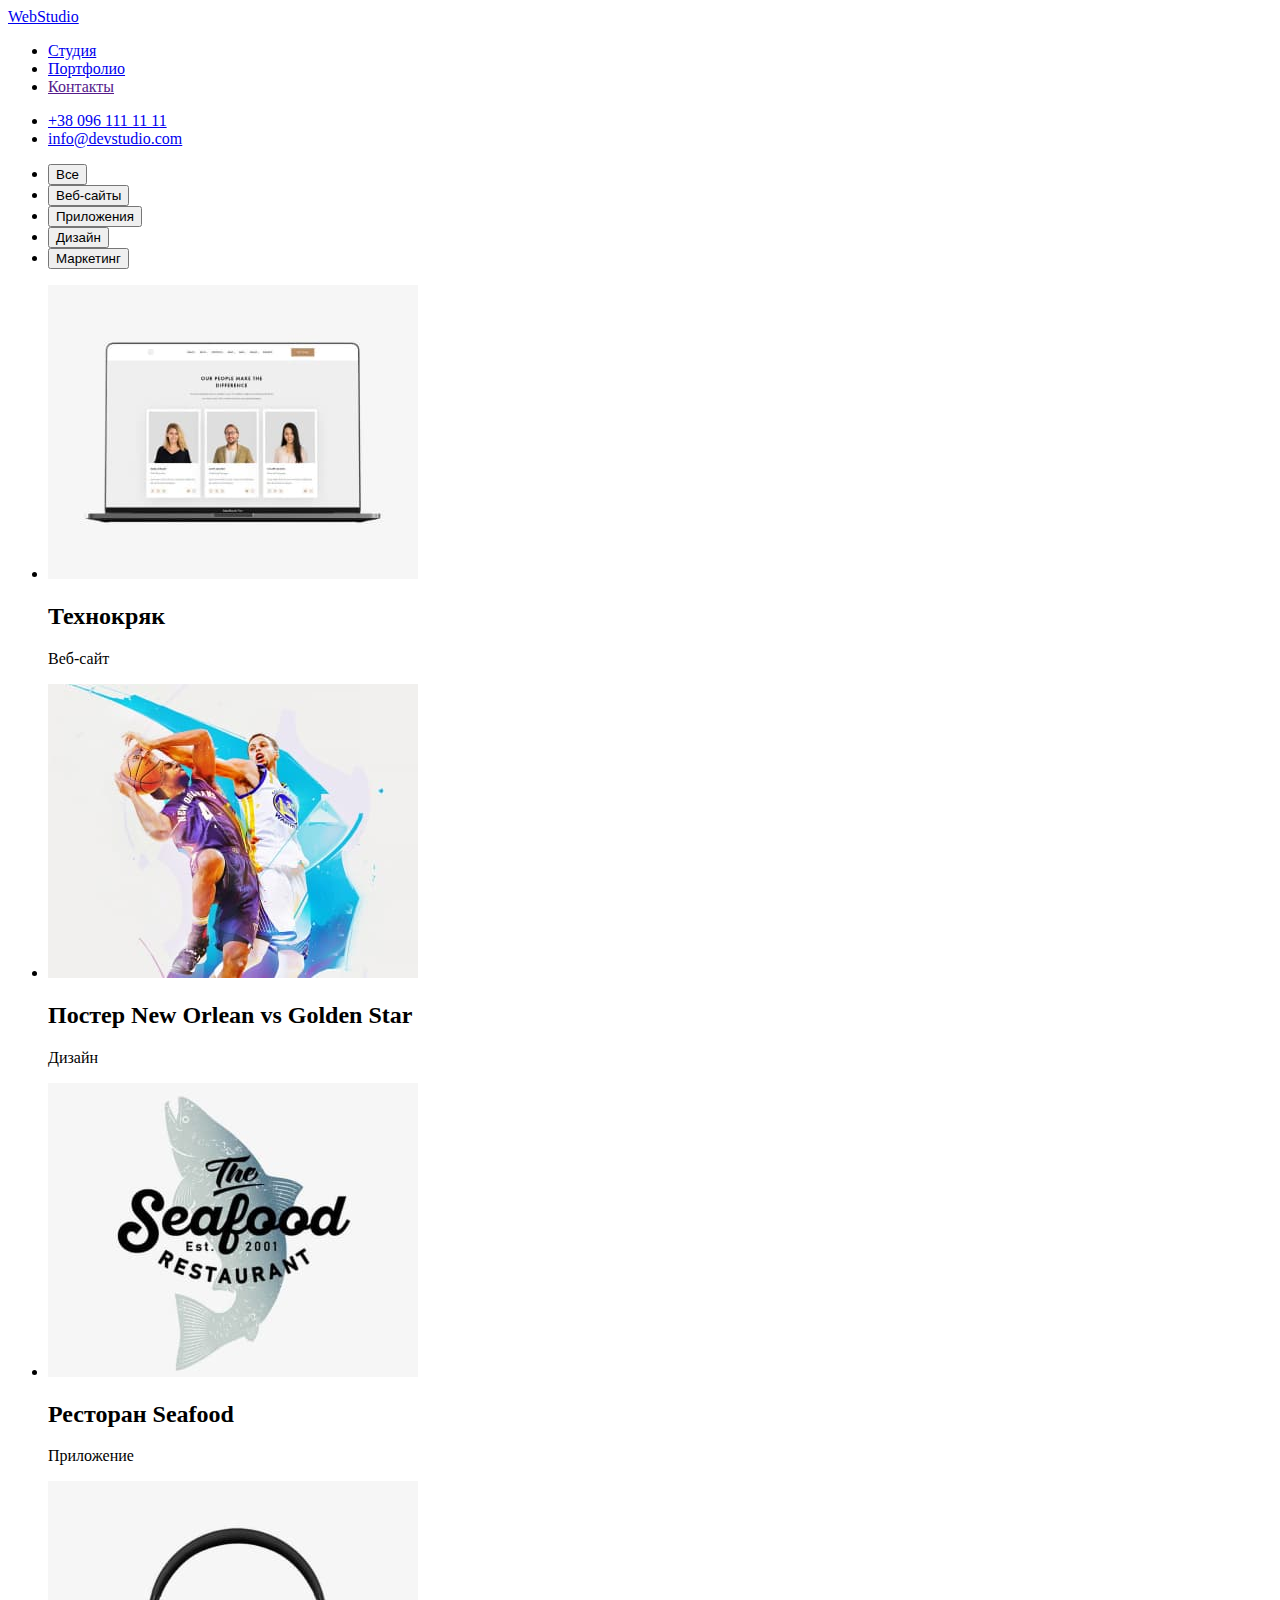
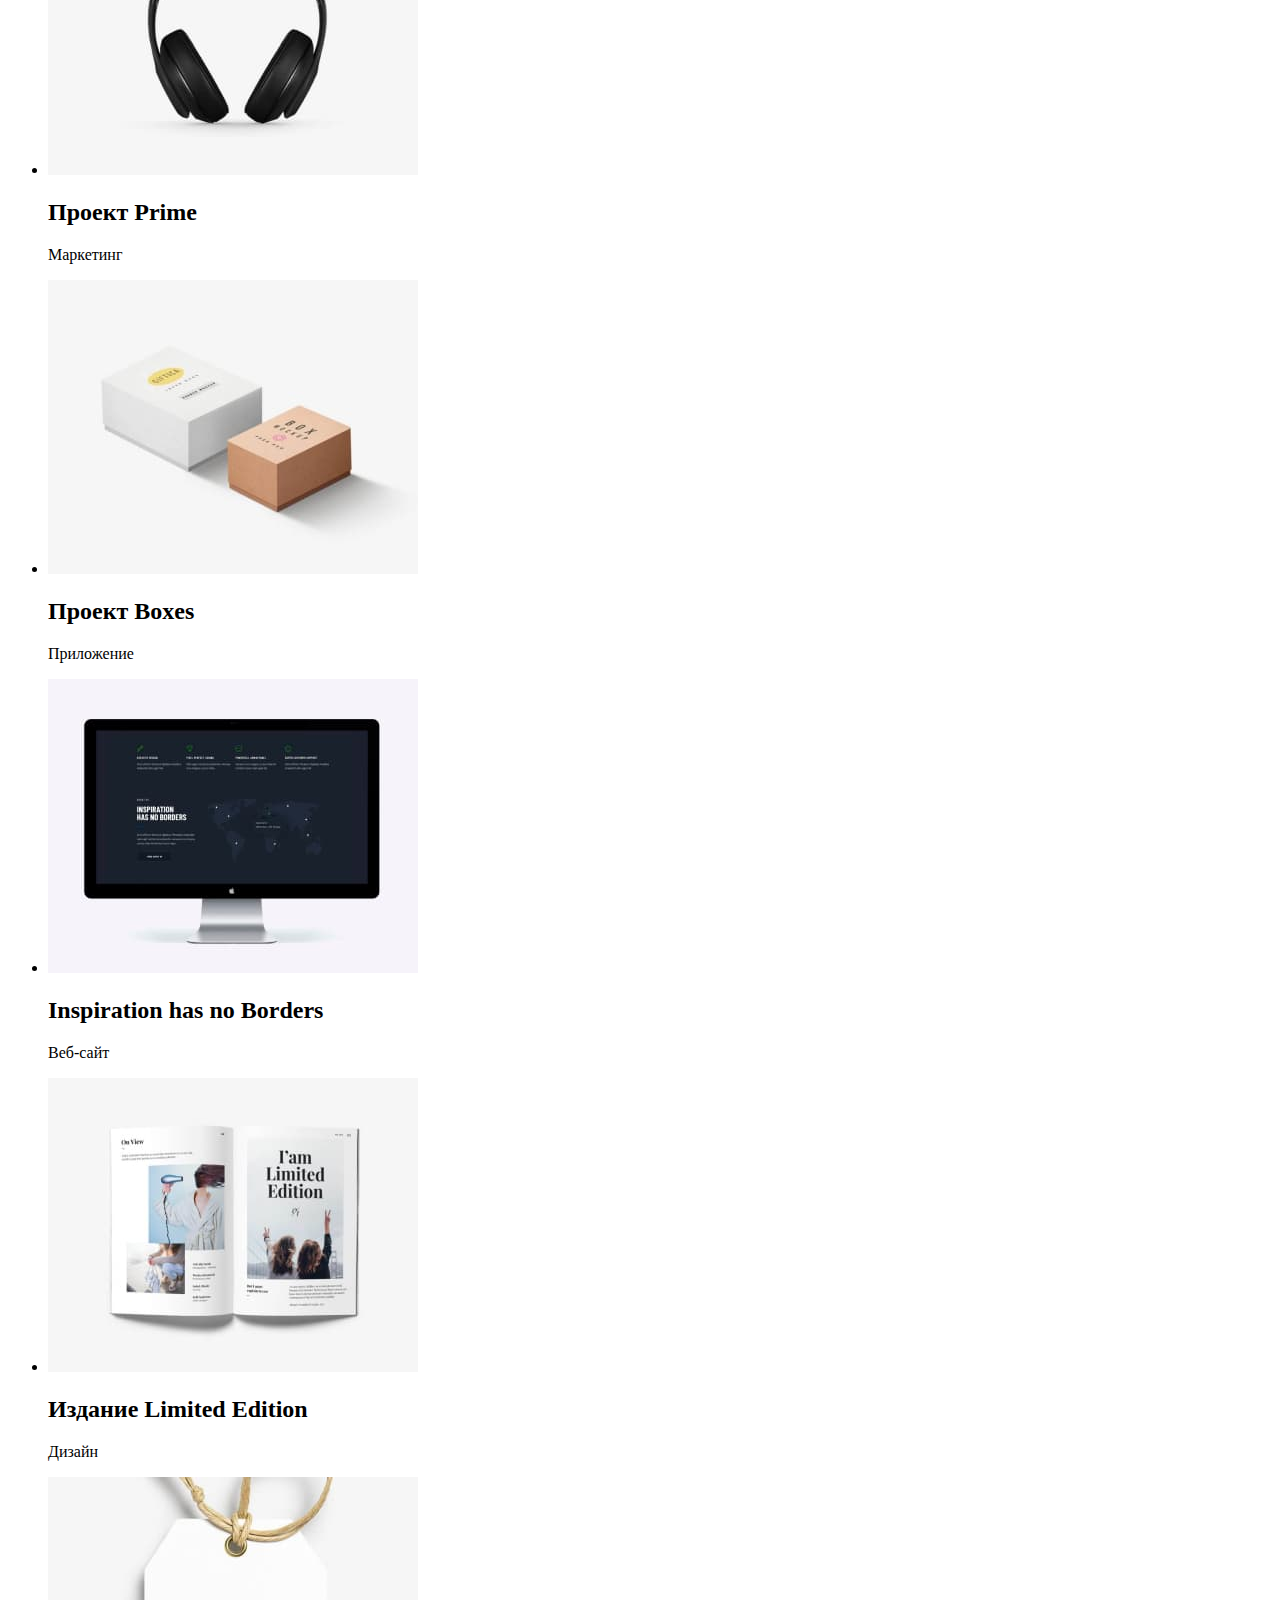
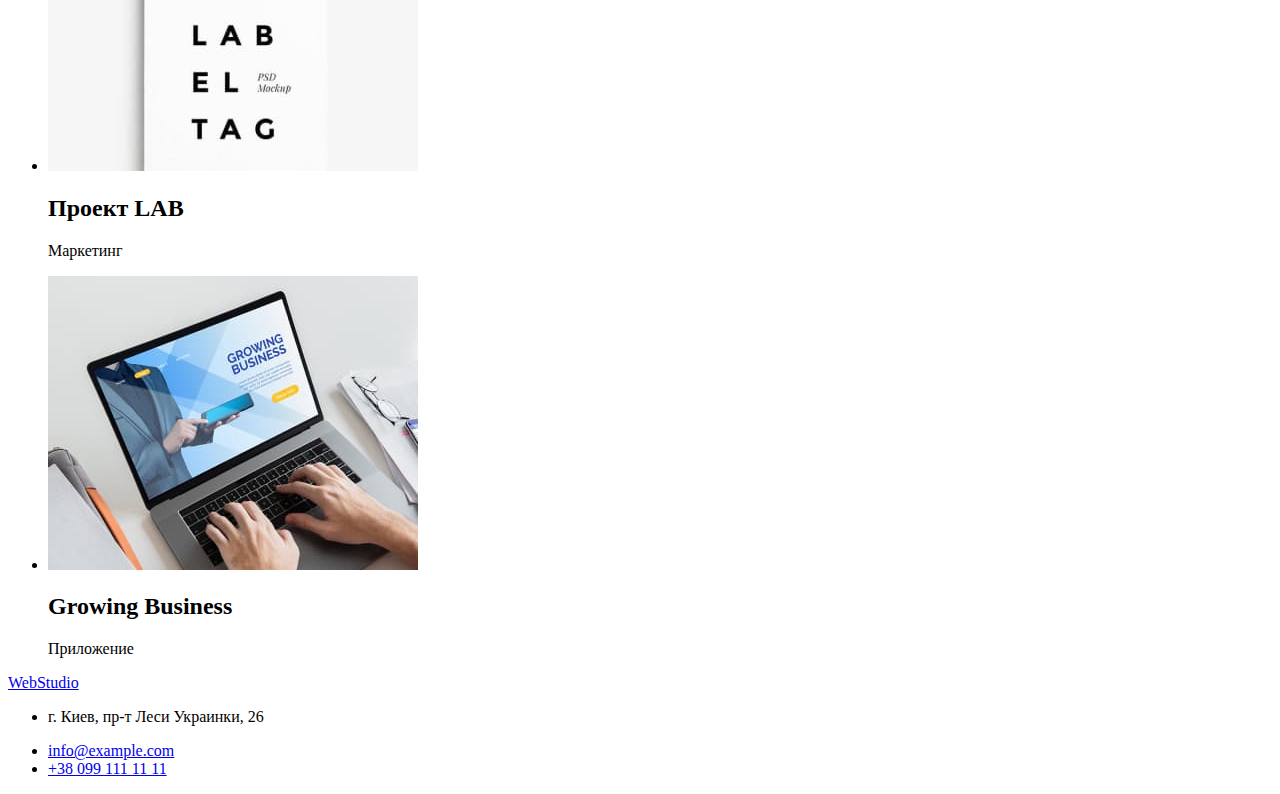
==== portfolio.html @ 21ac52fd "Выполнена разметка страниц" ====
<!DOCTYPE html>
<html lang="ru">
  <head>
    <meta charset="UTF-8" />
    <meta http-equiv="X-UA-Compatible" content="IE=edge" />
    <meta name="viewport" content="width=device-width, initial-scale=1.0" />
    <title>Document</title>
  </head>
  <body>
    <!--Шапка-->
    <header>
      <nav>
        <a href="./">WebStudio</a>
        <ul>
          <li><a href="./index.html">Студия</a></li>
          <li><a href="./portfolio.html">Портфолио</a></li>
          <li><a href="">Контакты</a></li>
        </ul>
      </nav>
      <ul>
        <li><a href="tel:+380961111111">+38 096 111 11 11</a></li>
        <li><a href="mailto:info@devstudio.com">info@devstudio.com</a></li>
      </ul>
    </header>
    <main>
      <section>
        <ul>
          <li><button type="button">Все</button></li>
          <li><button type="button">Веб-сайты</button></li>
          <li><button type="button">Приложения</button></li>
          <li><button type="button">Дизайн</button></li>
          <li><button type="button">Маркетинг</button></li>
        </ul>
        <ul>
          <li>
            <img src="./images/img (1).jpg" alt="Экран ноутбука" width="370" />
            <h2>Технокряк</h2>
            <p>Веб-сайт</p>
          </li>
          <li>
            <img src="./images/img2 (1).jpg" alt="Постер New Orlean vs Golden Star" width="370" />
            <h2>Постер New Orlean vs Golden Star</h2>
            <p>Дизайн</p>
          </li>
          <li>
            <img src="./images/img3 (1).jpg" alt="Логотип ресторана Seafood" width="370" />
            <h2>Ресторан Seafood</h2>
            <p>Приложение</p>
          </li>
          <li>
            <img src="./images/img4 (1).jpg" alt="Накладные наушники" width="370" />
            <h2>Проект Prime</h2>
            <p>Маркетинг</p>
          </li>
          <li>
            <img src="./images/img5 (1).jpg" alt="Две коробки" width="370" />
            <h2>Проект Boxes</h2>
            <p>Приложение</p>
          </li>
          <li>
            <img src="./images/img6 (1).jpg" alt="Монитор" width="370" />
            <h2>Inspiration has no Borders</h2>
            <p>Веб-сайт</p>
          </li>
          <li>
            <img src="./images/img7 (1).jpg" alt="Книга" width="370" />
            <h2>Издание Limited Edition</h2>
            <p>Дизайн</p>
          </li>
          <li>
            <img src="./images/img8 (1).jpg" alt="Логотип проекта LAB" width="370" />
            <h2>Проект LAB</h2>
            <p>Маркетинг</p>
          </li>
          <li>
            <img src="./images/img9 (1).jpg" alt="Ноутбук" width="370" />
            <h2>Growing Business</h2>
            <p>Приложение</p>
          </li>
        </ul>
      </section>
    </main>
    <footer>
      <a href="./">WebStudio</a>
      <adress>
        <ul>
          <li>
            <p>г. Киев, пр-т Леси Украинки, 26</p>
          </li>
          <li>
            <a href="mailto:info@example.com">info@example.com</a>
          </li>
          <li>
            <a href="tel:+380991111111">+38 099 111 11 11</a>
          </li>
        </ul>
      </adress>
    </footer>
  </body>
</html>
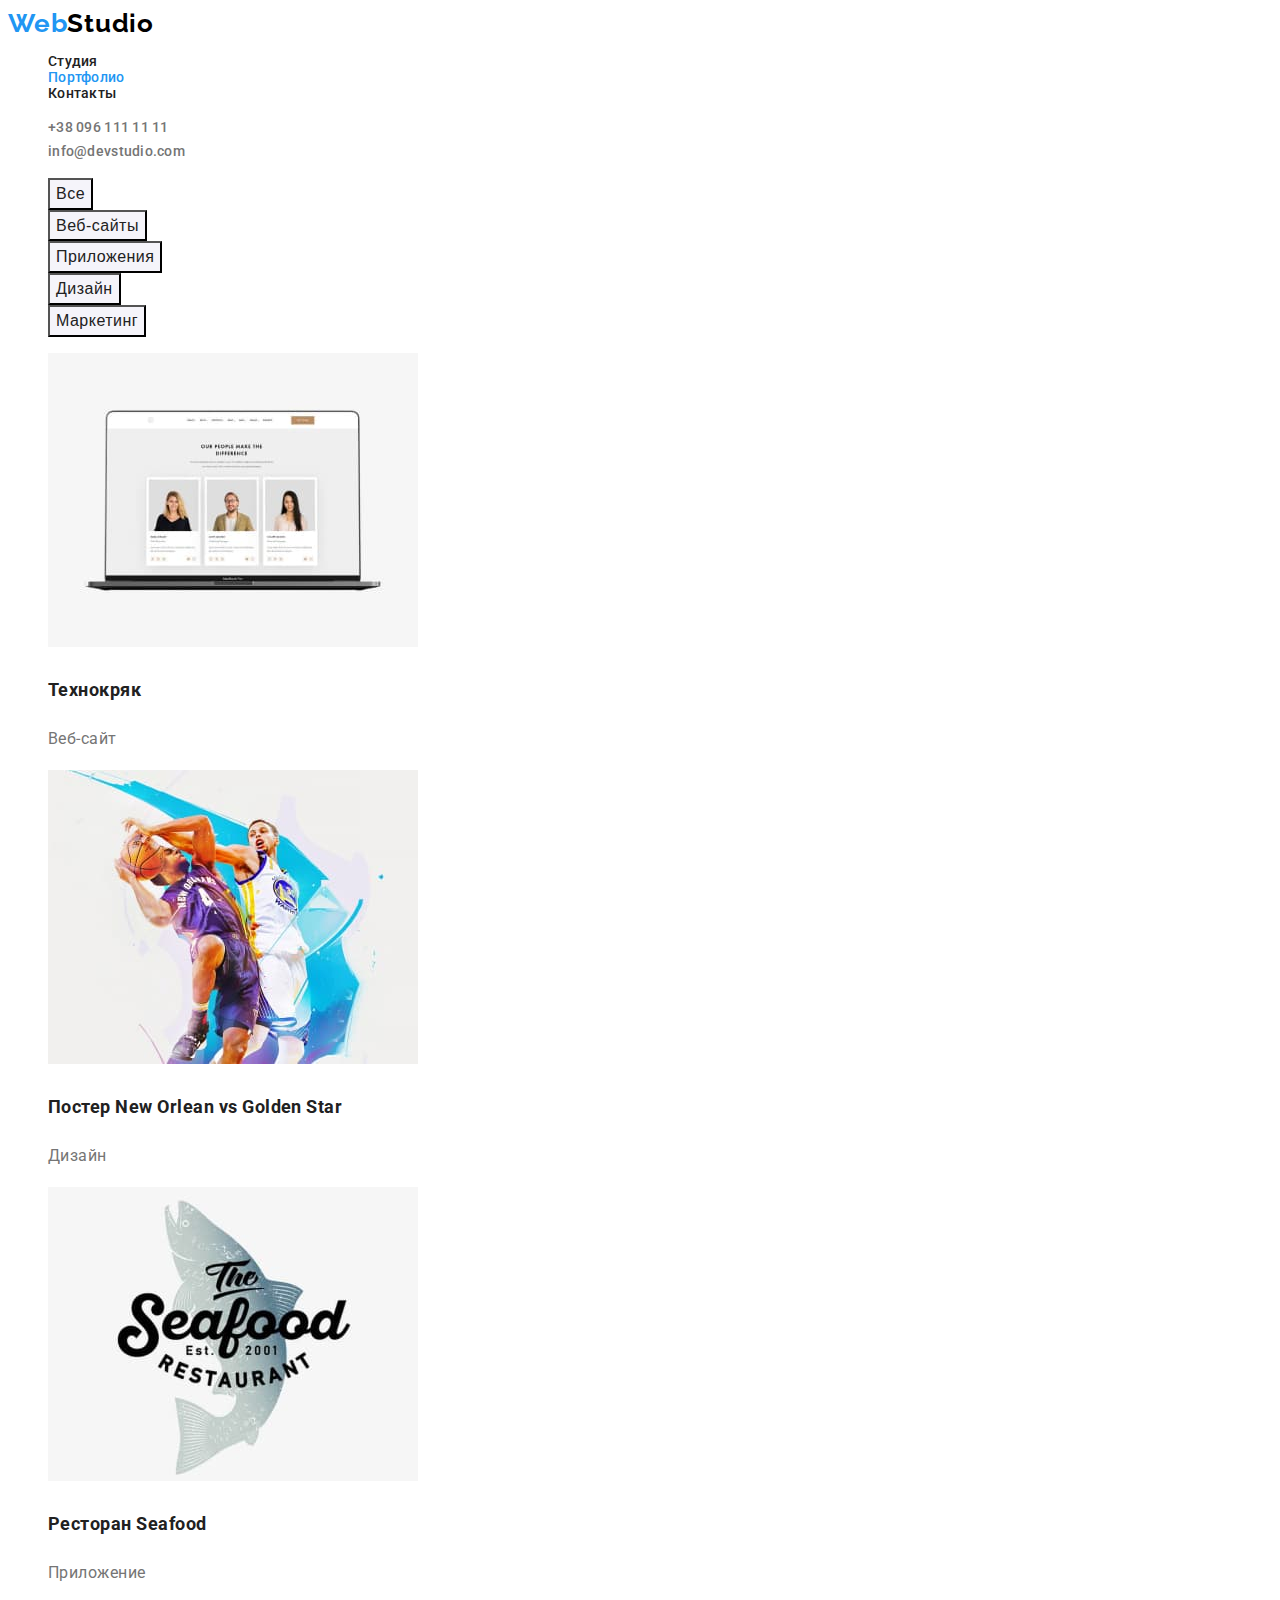
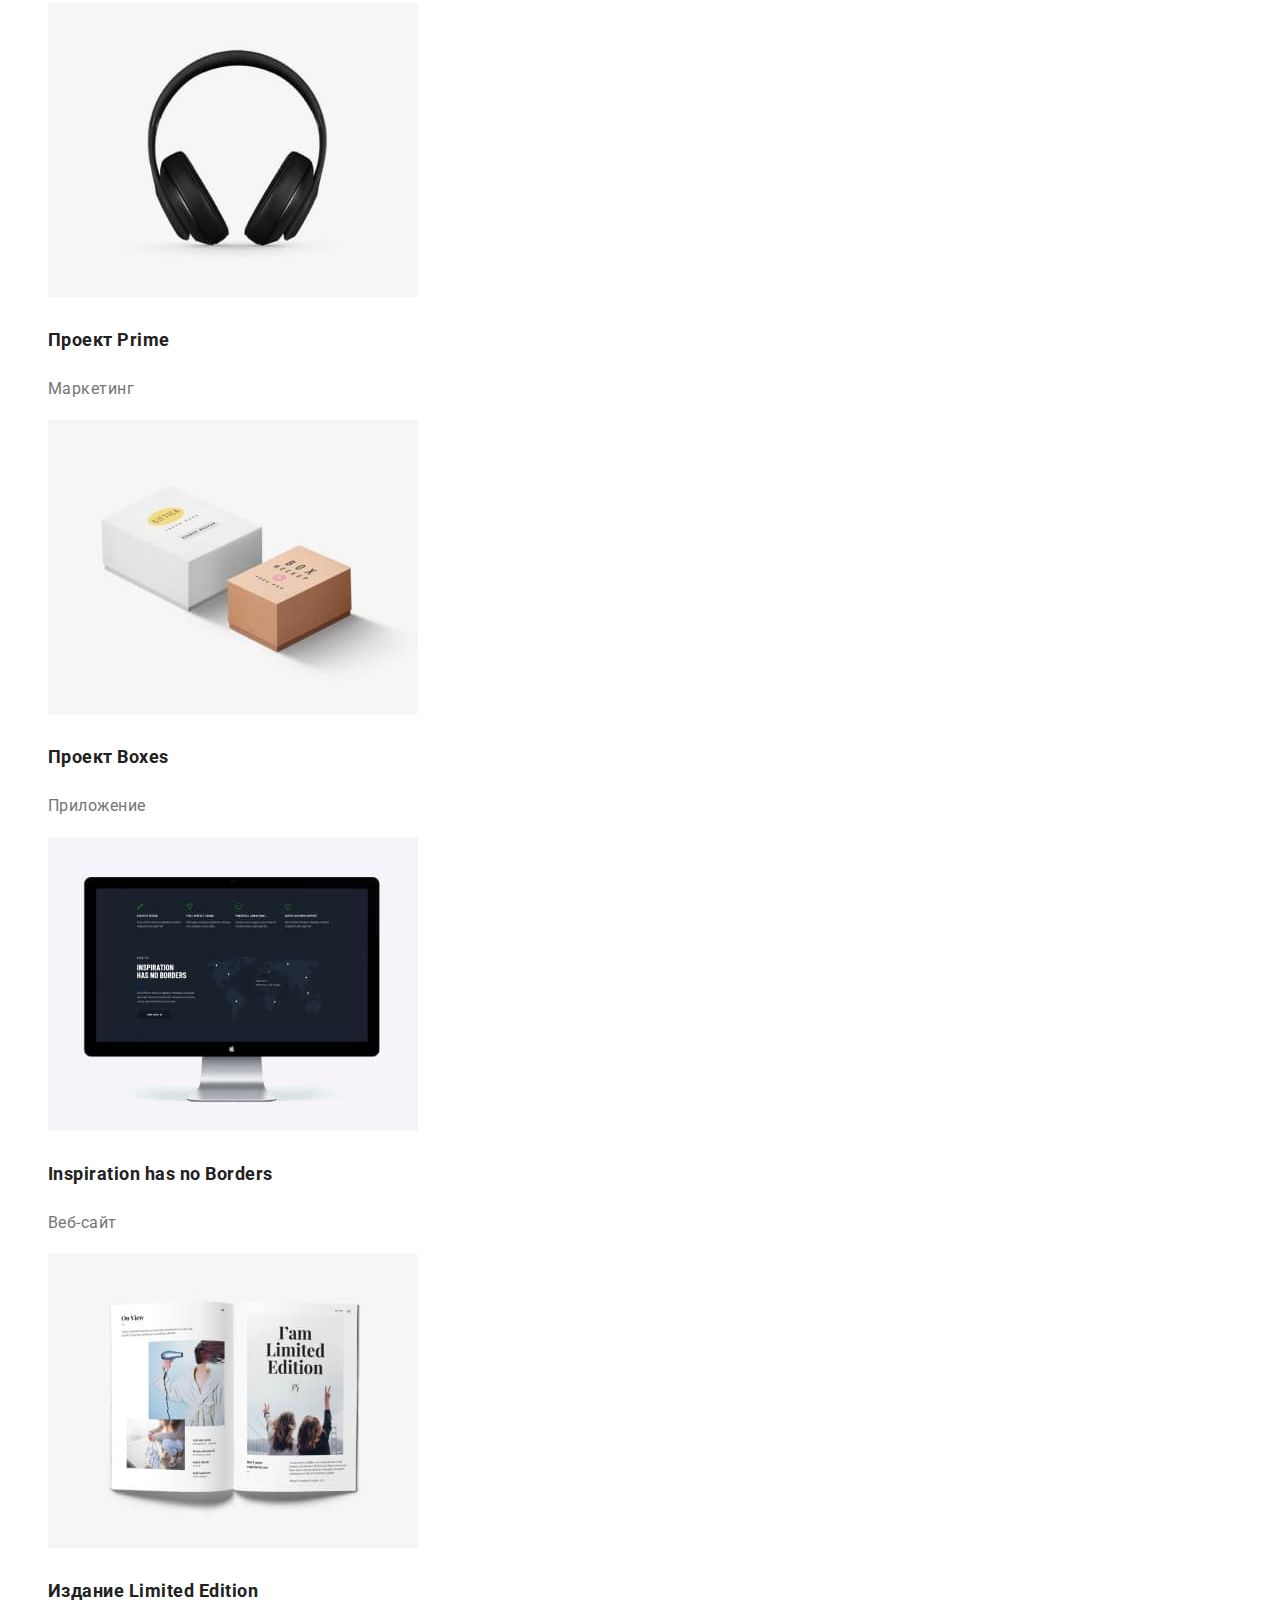
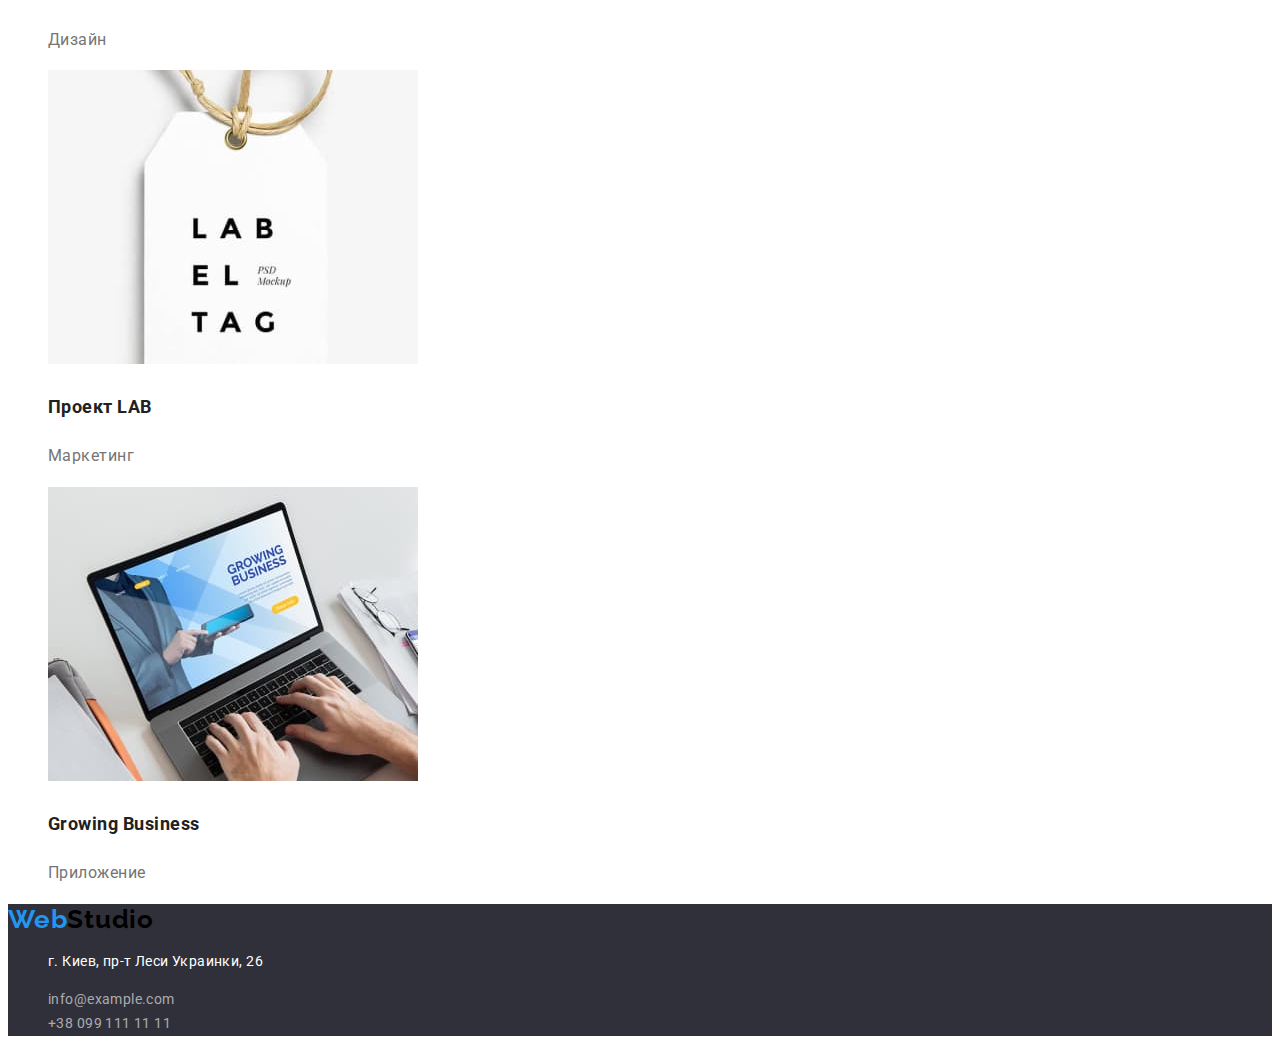
==== commit 0abc4e1e: "Добавляет оформление страниц" ====
--- a/portfolio.html
+++ b/portfolio.html
@@ -4,94 +4,103 @@
     <meta charset="UTF-8" />
     <meta http-equiv="X-UA-Compatible" content="IE=edge" />
     <meta name="viewport" content="width=device-width, initial-scale=1.0" />
-    <title>Document</title>
+    <title>WebStudio</title>
+    <link
+      href="https://fonts.googleapis.com/css2?family=Raleway:wght@700&family=Roboto:wght@400;500;700;900&display=swap"
+      rel="stylesheet"
+    />
+    <link rel="stylesheet" href="./css/styles.css" />
   </head>
-  <body>
+  <body class="page">
     <!--Шапка-->
     <header>
       <nav>
-        <a href="./">WebStudio</a>
-        <ul>
-          <li><a href="./index.html">Студия</a></li>
-          <li><a href="./portfolio.html">Портфолио</a></li>
-          <li><a href="">Контакты</a></li>
+        <a href="./" class="logo none-underline"><span class="logo-accent">Web</span>Studio</a>
+        <ul class="site-nav list">
+          <li><a href="./index.html" class="link none-underline">Студия</a></li>
+          <li><a href="./portfolio.html" class="link current none-underline">Портфолио</a></li>
+          <li><a href="" class="link none-underline">Контакты</a></li>
         </ul>
       </nav>
-      <ul>
-        <li><a href="tel:+380961111111">+38 096 111 11 11</a></li>
-        <li><a href="mailto:info@devstudio.com">info@devstudio.com</a></li>
+      <ul class="list">
+        <li><a href="tel:+380961111111" class="nav-adress none-underline">+38 096 111 11 11</a></li>
+        <li>
+          <a href="mailto:info@devstudio.com" class="nav-adress none-underline"
+            >info@devstudio.com</a
+          >
+        </li>
       </ul>
     </header>
     <main>
-      <section>
-        <ul>
-          <li><button type="button">Все</button></li>
-          <li><button type="button">Веб-сайты</button></li>
-          <li><button type="button">Приложения</button></li>
-          <li><button type="button">Дизайн</button></li>
-          <li><button type="button">Маркетинг</button></li>
+      <section class="section">
+        <ul class="list">
+          <li><button type="button" class="button">Все</button></li>
+          <li><button type="button" class="button">Веб-сайты</button></li>
+          <li><button type="button" class="button">Приложения</button></li>
+          <li><button type="button" class="button">Дизайн</button></li>
+          <li><button type="button" class="button">Маркетинг</button></li>
         </ul>
-        <ul>
+        <ul class="list portfolio">
           <li>
             <img src="./images/img (1).jpg" alt="Экран ноутбука" width="370" />
-            <h2>Технокряк</h2>
+            <h2 class="title">Технокряк</h2>
             <p>Веб-сайт</p>
           </li>
           <li>
             <img src="./images/img2 (1).jpg" alt="Постер New Orlean vs Golden Star" width="370" />
-            <h2>Постер New Orlean vs Golden Star</h2>
+            <h2 class="title">Постер New Orlean vs Golden Star</h2>
             <p>Дизайн</p>
           </li>
           <li>
             <img src="./images/img3 (1).jpg" alt="Логотип ресторана Seafood" width="370" />
-            <h2>Ресторан Seafood</h2>
+            <h2 class="title">Ресторан Seafood</h2>
             <p>Приложение</p>
           </li>
           <li>
             <img src="./images/img4 (1).jpg" alt="Накладные наушники" width="370" />
-            <h2>Проект Prime</h2>
+            <h2 class="title">Проект Prime</h2>
             <p>Маркетинг</p>
           </li>
           <li>
             <img src="./images/img5 (1).jpg" alt="Две коробки" width="370" />
-            <h2>Проект Boxes</h2>
+            <h2 class="title">Проект Boxes</h2>
             <p>Приложение</p>
           </li>
           <li>
             <img src="./images/img6 (1).jpg" alt="Монитор" width="370" />
-            <h2>Inspiration has no Borders</h2>
+            <h2 class="title">Inspiration has no Borders</h2>
             <p>Веб-сайт</p>
           </li>
           <li>
             <img src="./images/img7 (1).jpg" alt="Книга" width="370" />
-            <h2>Издание Limited Edition</h2>
+            <h2 class="title">Издание Limited Edition</h2>
             <p>Дизайн</p>
           </li>
           <li>
             <img src="./images/img8 (1).jpg" alt="Логотип проекта LAB" width="370" />
-            <h2>Проект LAB</h2>
+            <h2 class="title">Проект LAB</h2>
             <p>Маркетинг</p>
           </li>
           <li>
             <img src="./images/img9 (1).jpg" alt="Ноутбук" width="370" />
-            <h2>Growing Business</h2>
+            <h2 class="title">Growing Business</h2>
             <p>Приложение</p>
           </li>
         </ul>
       </section>
     </main>
     <footer>
-      <a href="./">WebStudio</a>
-      <adress>
-        <ul>
+      <a href="./" class="logo none-underline"><span class="logo-accent">Web</span>Studio</a>
+      <adress class="adress">
+        <ul class="list">
           <li>
             <p>г. Киев, пр-т Леси Украинки, 26</p>
           </li>
           <li>
-            <a href="mailto:info@example.com">info@example.com</a>
+            <a href="mailto:info@example.com" class="none-underline">info@example.com</a>
           </li>
           <li>
-            <a href="tel:+380991111111">+38 099 111 11 11</a>
+            <a href="tel:+380991111111" class="none-underline">+38 099 111 11 11</a>
           </li>
         </ul>
       </adress>
--- a/css/styles.css
+++ b/css/styles.css
@@ -0,0 +1,188 @@
+/*  Белый фон #FFFFFF; */
+/*  Акцент #2196F3; */
+/* Лого #000000; */
+/* Серый фон #2F303A; */
+/* Текст #212121; */
+/* Текст2 #757575; */
+/* Почта и телефон в футере rgba(255, 255, 255, 0.6); */
+
+:root {
+  --primary-white-color: #ffffff;
+  --second-background-color: #2f303a;
+  --primary-text-color: #757575;
+  --title-text-color: #212121;
+  --accent-color: #2196f3;
+  --first-bg-color: #f5f4fa;
+}
+.page {
+  background-color: var(--primary-white-color);
+  color: var(--primary-text-color);
+
+  font-family: Roboto;
+  font-style: normal;
+  font-weight: normal;
+  font-size: 14px;
+  line-height: 1.71;
+  letter-spacing: 0.03em;
+}
+
+.none-underline {
+  text-decoration: none;
+}
+
+.list {
+  list-style: none;
+}
+
+.logo {
+  color: #000000;
+
+  font-family: Raleway;
+  font-style: normal;
+  font-weight: bold;
+  font-size: 26px;
+  line-height: 1.19;
+  letter-spacing: 0.03em;
+}
+
+.logo-accent {
+  color: var(--accent-color);
+}
+
+.site-nav .link {
+  color: var(--title-text-color);
+}
+
+.site-nav .link:hover,
+.site-nav .link:focus {
+  color: var(--accent-color);
+}
+.nav-adress {
+  color: var(--primary-text-color);
+}
+
+.nav-adress:hover,
+.nav-adress:focus {
+  color: var(--accent-color);
+}
+
+.site-nav,
+.nav-adress {
+  font-weight: 500;
+  font-size: 14px;
+  line-height: 1.14;
+  letter-spacing: 0.02em;
+}
+
+.hero .hero-title {
+  color: var(--primary-white-color);
+  font-weight: 900;
+  font-size: 44px;
+  line-height: 1.36;
+  text-align: center;
+  letter-spacing: 0.06em;
+  text-transform: uppercase;
+}
+
+.hero {
+  background-color: var(--second-background-color);
+}
+
+.hero-button {
+  color: var(--primary-white-color);
+  background-color: var(--accent-color);
+  font-weight: bold;
+  font-size: 16px;
+  line-height: 1.87;
+  display: flex;
+  align-items: center;
+  text-align: center;
+  letter-spacing: 0.06em;
+}
+
+.site-nav .current {
+  color: var(--accent-color);
+}
+
+.benefits .title {
+  font-weight: bold;
+  font-size: 14px;
+  line-height: 1.14;
+  letter-spacing: 0.03em;
+  text-transform: uppercase;
+}
+
+.work,
+.team {
+  font-weight: bold;
+  font-size: 36px;
+  line-height: 1.16;
+  text-align: center;
+  letter-spacing: 0.03em;
+}
+.team-member {
+  font-weight: 500;
+  font-size: 16px;
+  line-height: 1.18;
+  letter-spacing: 0.03em;
+}
+
+/* section */
+.section .title {
+  color: var(--title-text-color);
+}
+
+/* buttons */
+.button {
+  color: var(--title-text-color);
+  background-color: var(--first-bg-color);
+  font-weight: 500;
+  font-size: 16px;
+  line-height: 1.62;
+  text-align: center;
+  letter-spacing: 0.03em;
+}
+
+.button:hover {
+  color: var(--primary-white-color);
+  background-color: var(--accent-color);
+}
+
+/* portfolio */
+.portfolio {
+  font-weight: 400;
+  font-size: 16px;
+  line-height: 1.87;
+  letter-spacing: 0.03em;
+}
+
+.portfolio .title {
+  font-weight: bold;
+  font-size: 18px;
+  line-height: 2;
+}
+
+/* footer */
+
+.adress p {
+  color: var(--primary-white-color);
+}
+.adress a {
+  color: rgba(255, 255, 255, 0.6);
+}
+
+.adress a:hover,
+.adress a:focus {
+  color: var(--accent-color);
+}
+
+.adress {
+  font-weight: 400;
+  font-size: 14px;
+  line-height: 1.71;
+  letter-spacing: 0.03em;
+}
+
+footer {
+  background-color: var(--second-background-color);
+}
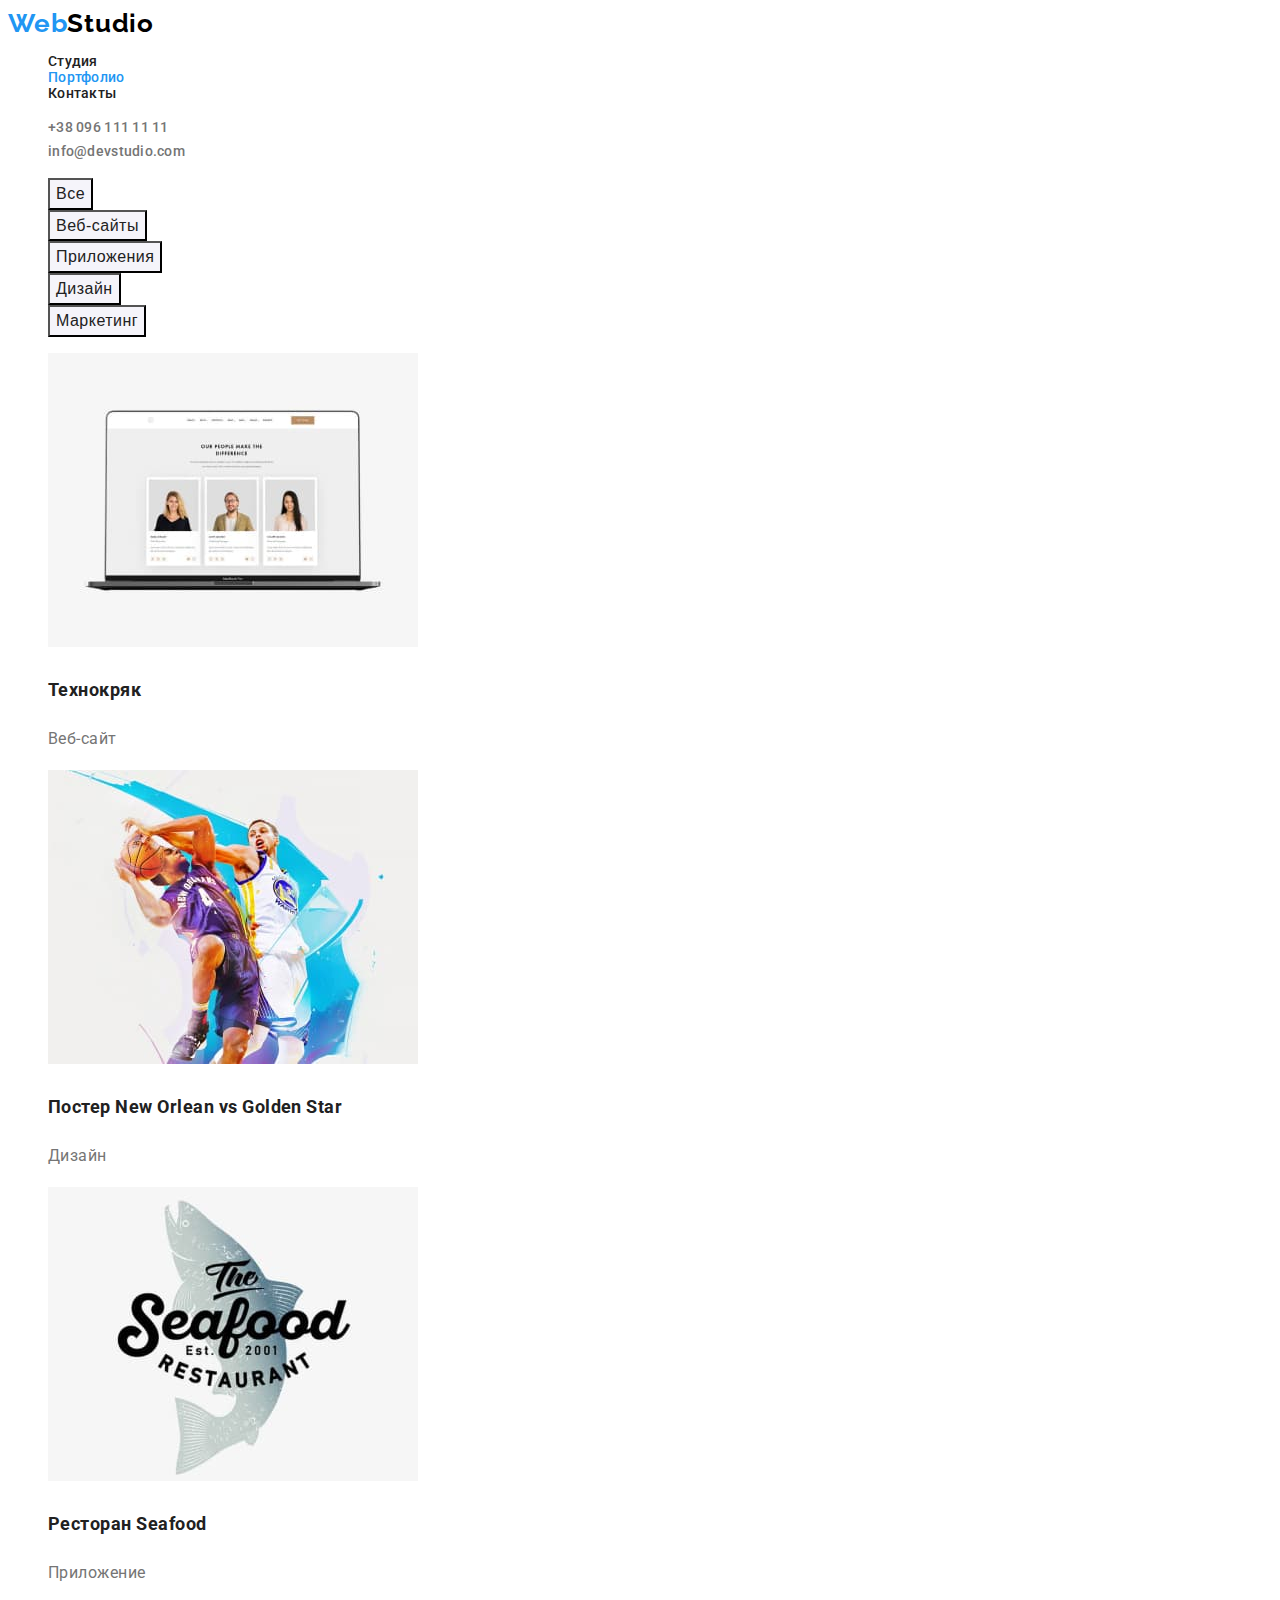
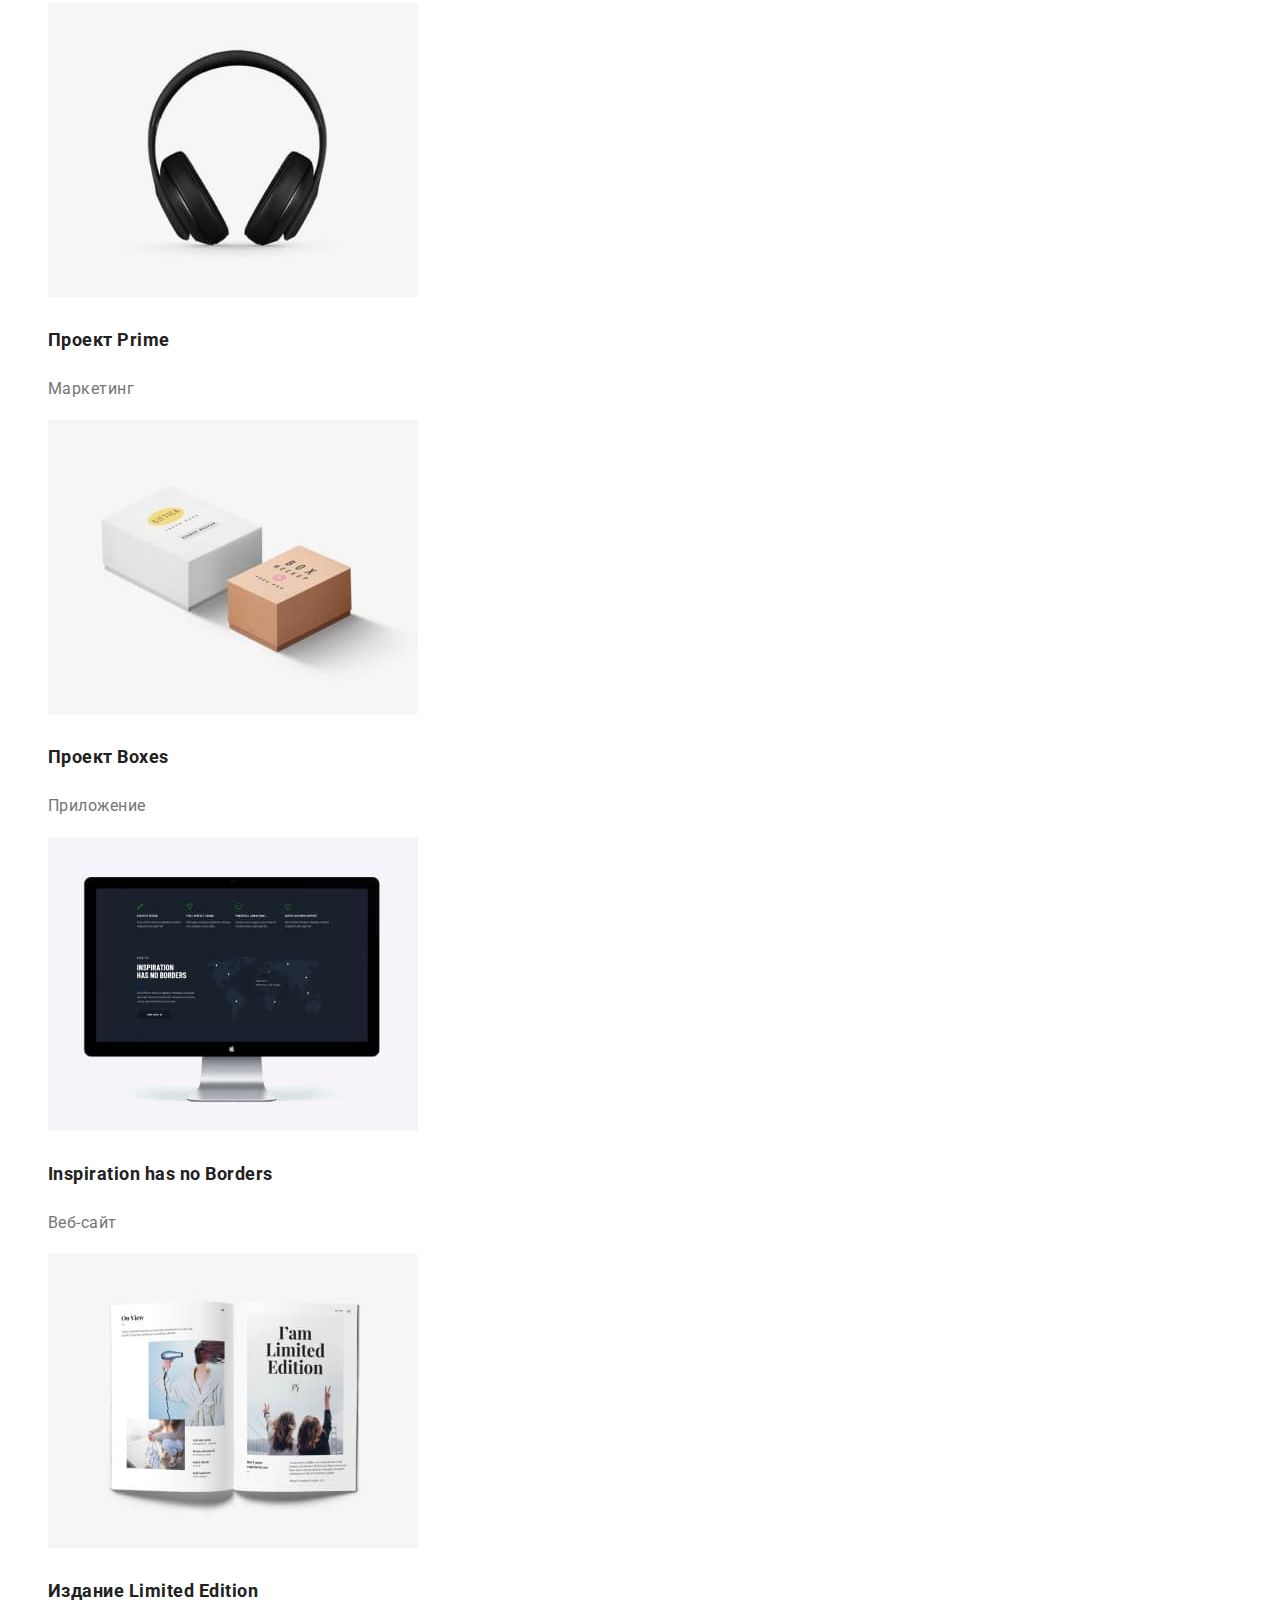
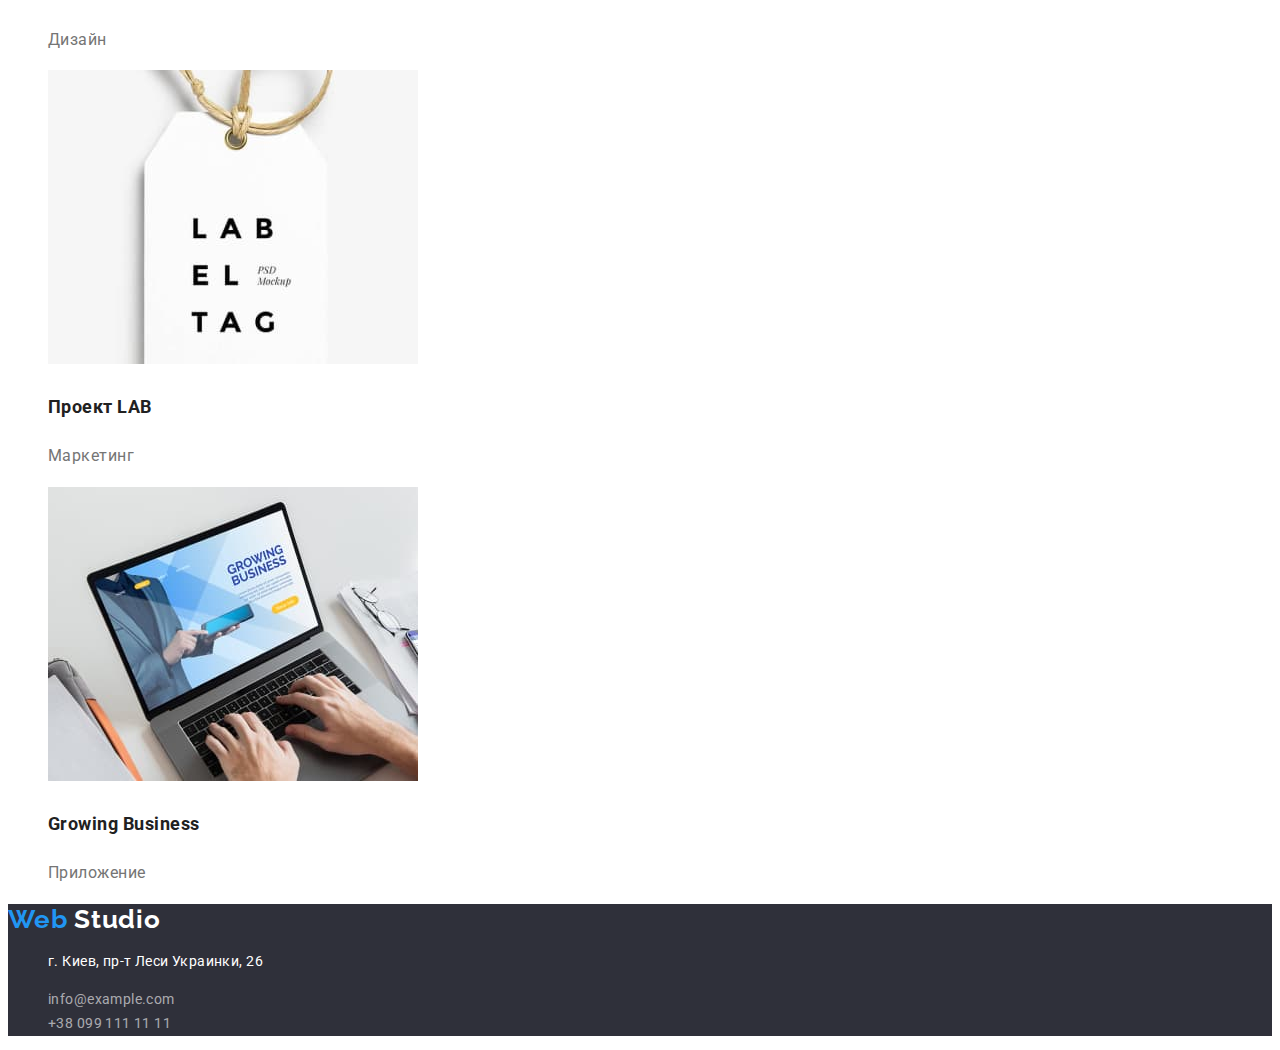
==== commit ab92731d: "Вносит правки в оформление страниц" ====
--- a/portfolio.html
+++ b/portfolio.html
@@ -15,7 +15,9 @@
     <!--Шапка-->
     <header>
       <nav>
-        <a href="./" class="logo none-underline"><span class="logo-accent">Web</span>Studio</a>
+        <a href="./index.html" class="logo none-underline"
+          ><span class="logo-accent">Web</span>Studio</a
+        >
         <ul class="site-nav list">
           <li><a href="./index.html" class="link none-underline">Студия</a></li>
           <li><a href="./portfolio.html" class="link current none-underline">Портфолио</a></li>
@@ -90,7 +92,9 @@
       </section>
     </main>
     <footer>
-      <a href="./" class="logo none-underline"><span class="logo-accent">Web</span>Studio</a>
+      <a href="./index.html" class="logo none-underline"
+        ><span class="logo-accent">Web</span><span class="lower-logo"> Studio</span></a
+      >
       <adress class="adress">
         <ul class="list">
           <li>
--- a/css/styles.css
+++ b/css/styles.css
@@ -18,9 +18,9 @@
   background-color: var(--primary-white-color);
   color: var(--primary-text-color);
 
-  font-family: Roboto;
+  font-family: Roboto, sans serif;
   font-style: normal;
-  font-weight: normal;
+  font-weight: 400;
   font-size: 14px;
   line-height: 1.71;
   letter-spacing: 0.03em;
@@ -91,6 +91,9 @@
 .hero-button {
   color: var(--primary-white-color);
   background-color: var(--accent-color);
+
+  cursor: pointer;
+
   font-weight: bold;
   font-size: 16px;
   line-height: 1.87;
@@ -136,6 +139,9 @@
 .button {
   color: var(--title-text-color);
   background-color: var(--first-bg-color);
+
+  cursor: pointer;
+
   font-weight: 500;
   font-size: 16px;
   line-height: 1.62;
@@ -143,7 +149,8 @@
   letter-spacing: 0.03em;
 }
 
-.button:hover {
+.button:hover,
+.button:focus {
   color: var(--primary-white-color);
   background-color: var(--accent-color);
 }
@@ -164,9 +171,14 @@
 
 /* footer */
 
+.lower-logo {
+  color: var(--primary-white-color);
+}
+
 .adress p {
   color: var(--primary-white-color);
 }
+
 .adress a {
   color: rgba(255, 255, 255, 0.6);
 }
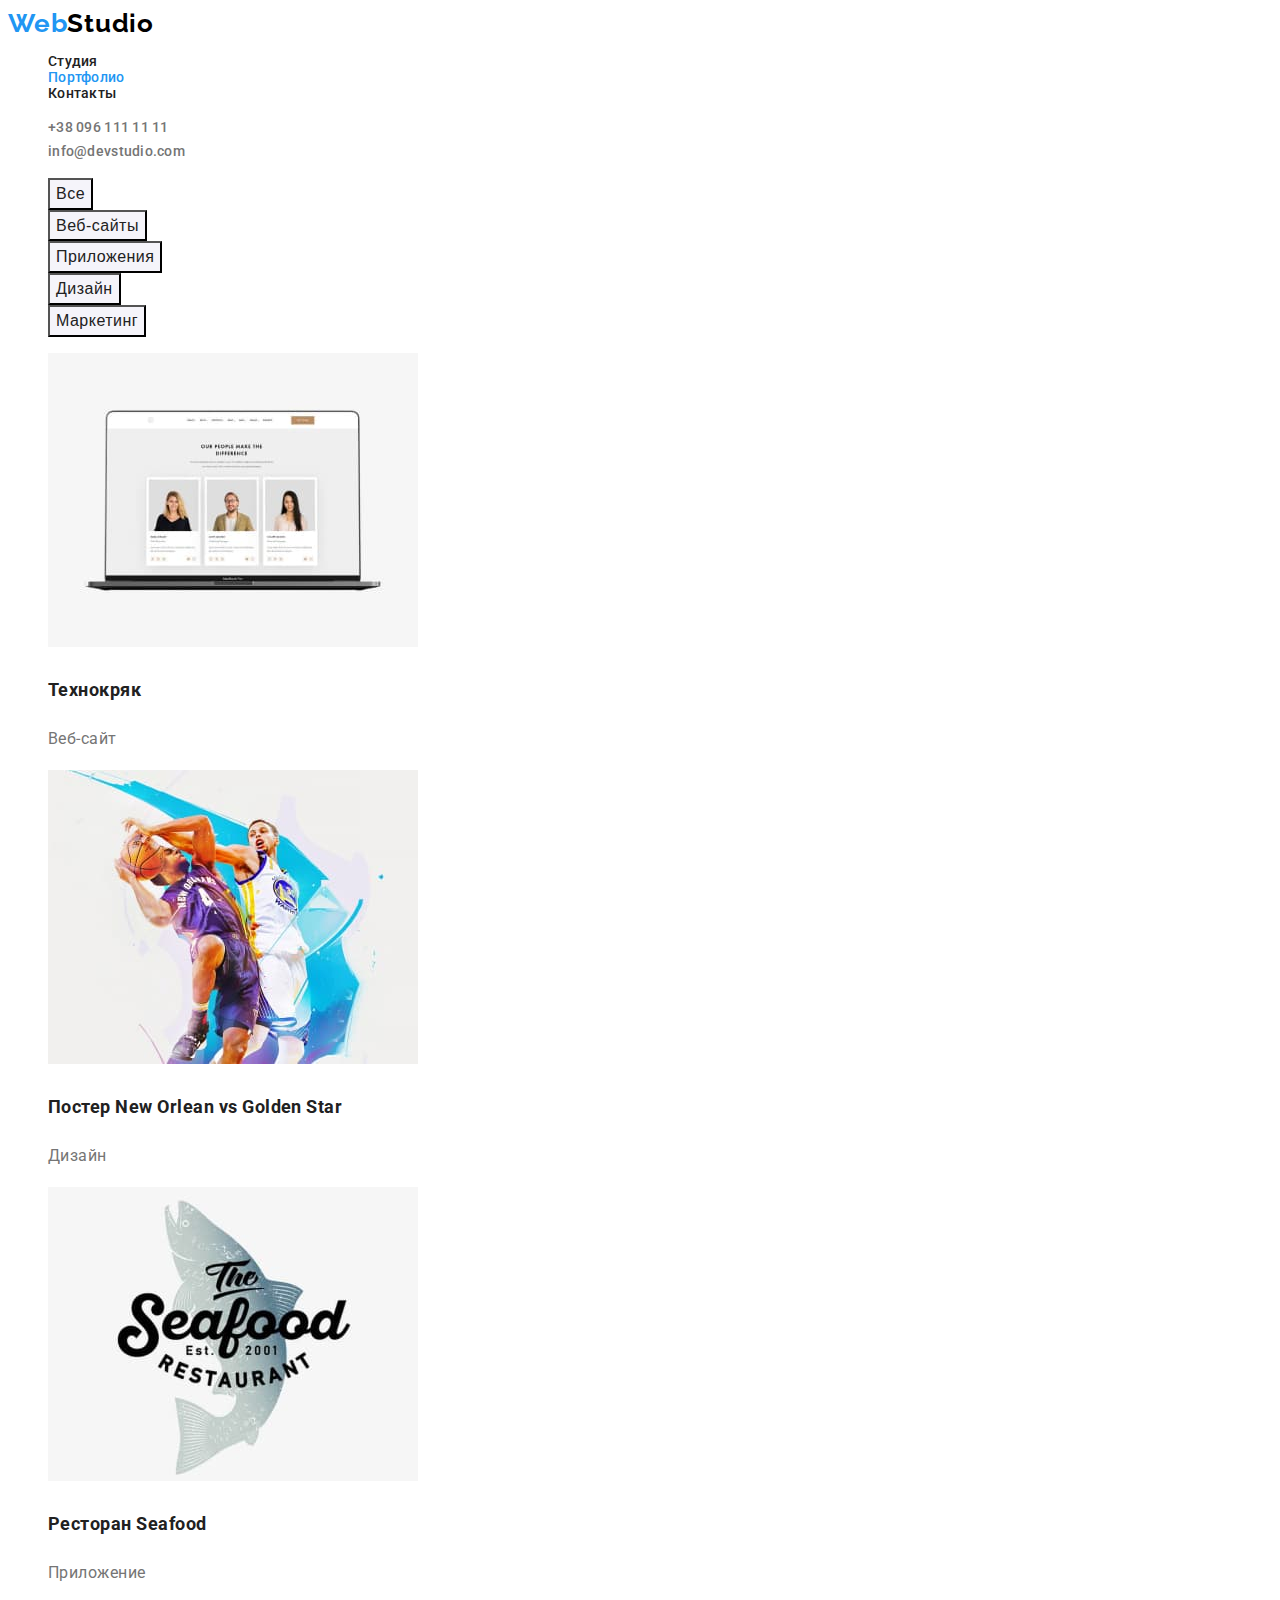
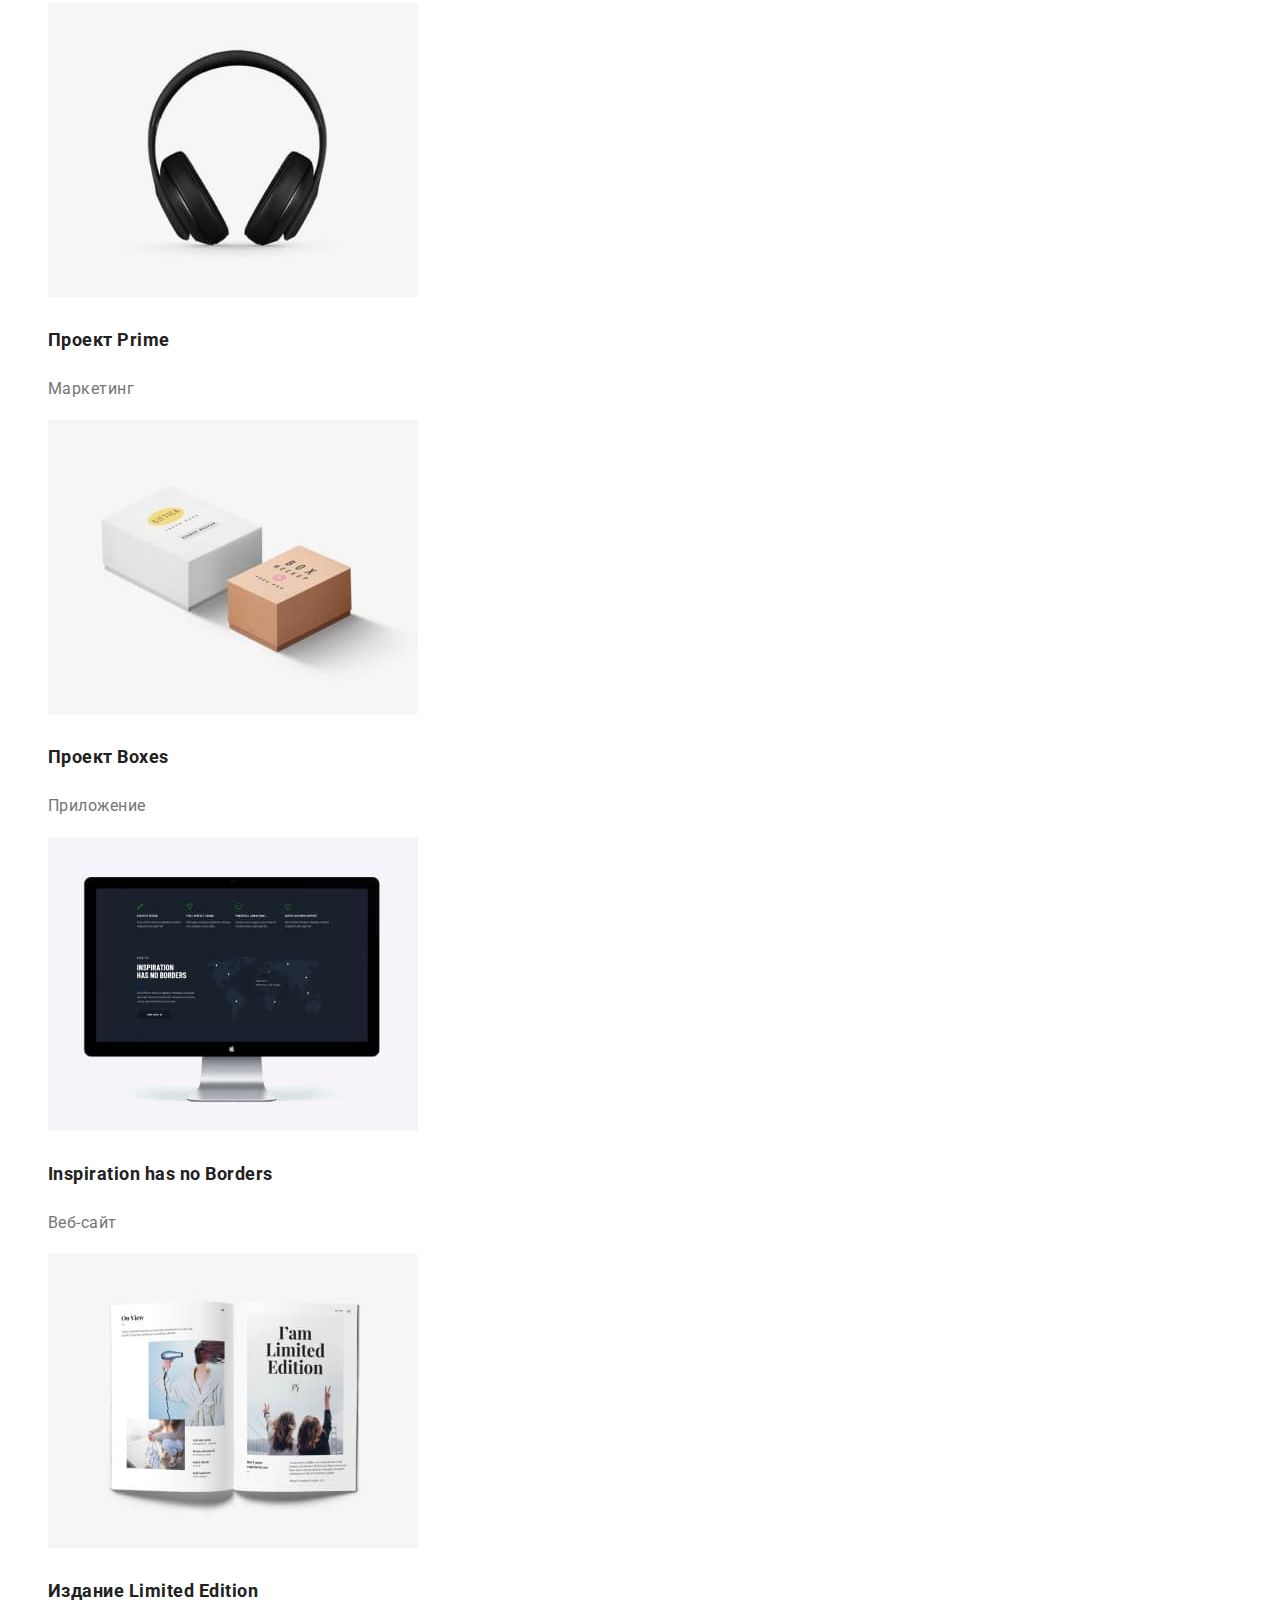
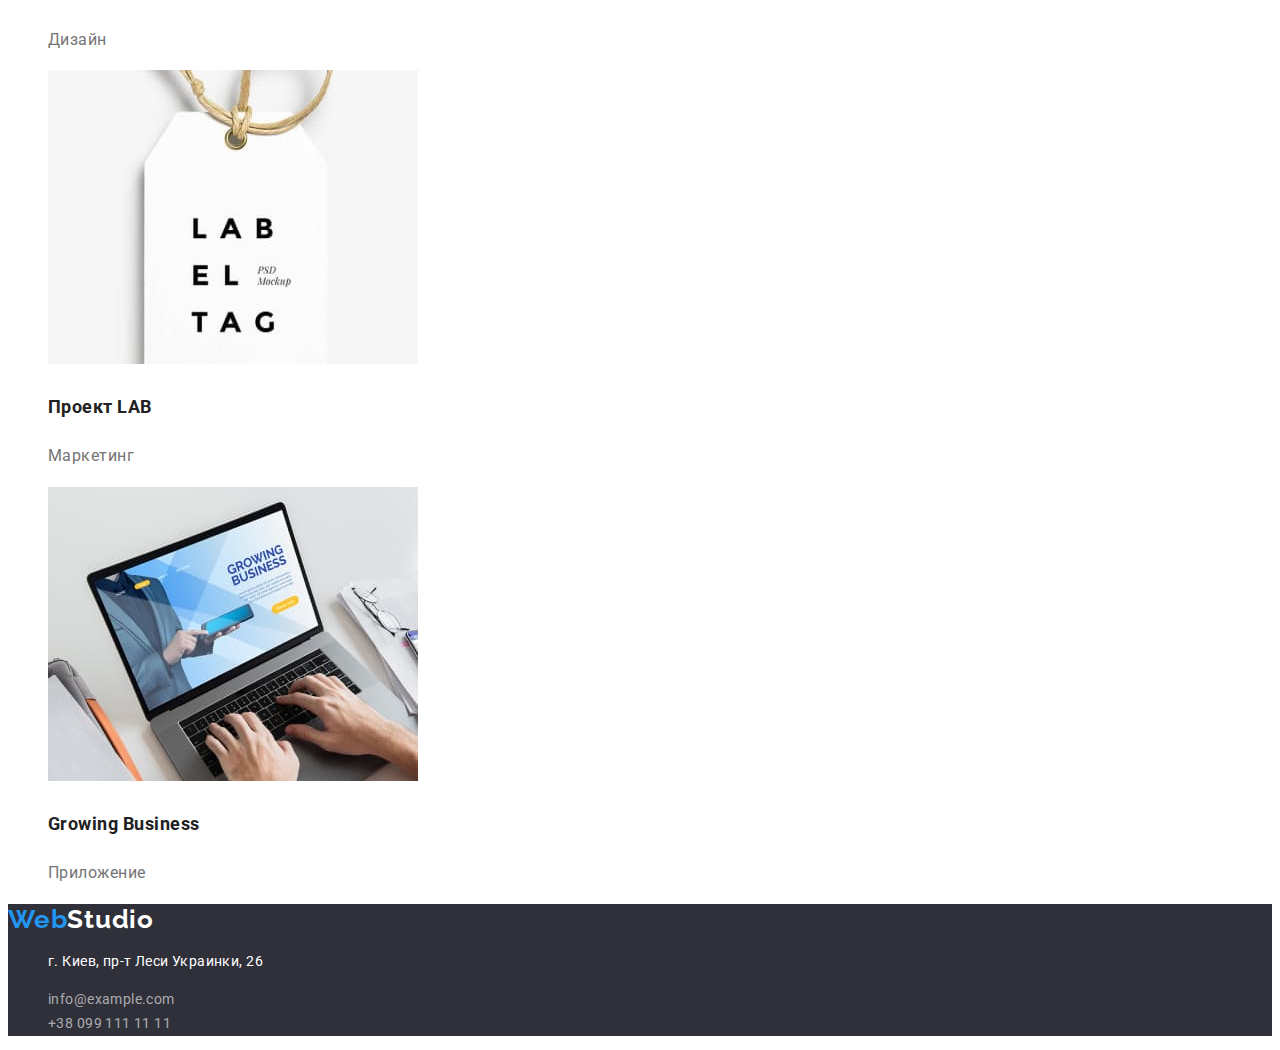
==== commit 59416699: "Убирает один лишний пробел в футере" ====
--- a/portfolio.html
+++ b/portfolio.html
@@ -93,7 +93,7 @@
     </main>
     <footer>
       <a href="./index.html" class="logo none-underline"
-        ><span class="logo-accent">Web</span><span class="lower-logo"> Studio</span></a
+        ><span class="logo-accent">Web</span><span class="lower-logo">Studio</span></a
       >
       <adress class="adress">
         <ul class="list">
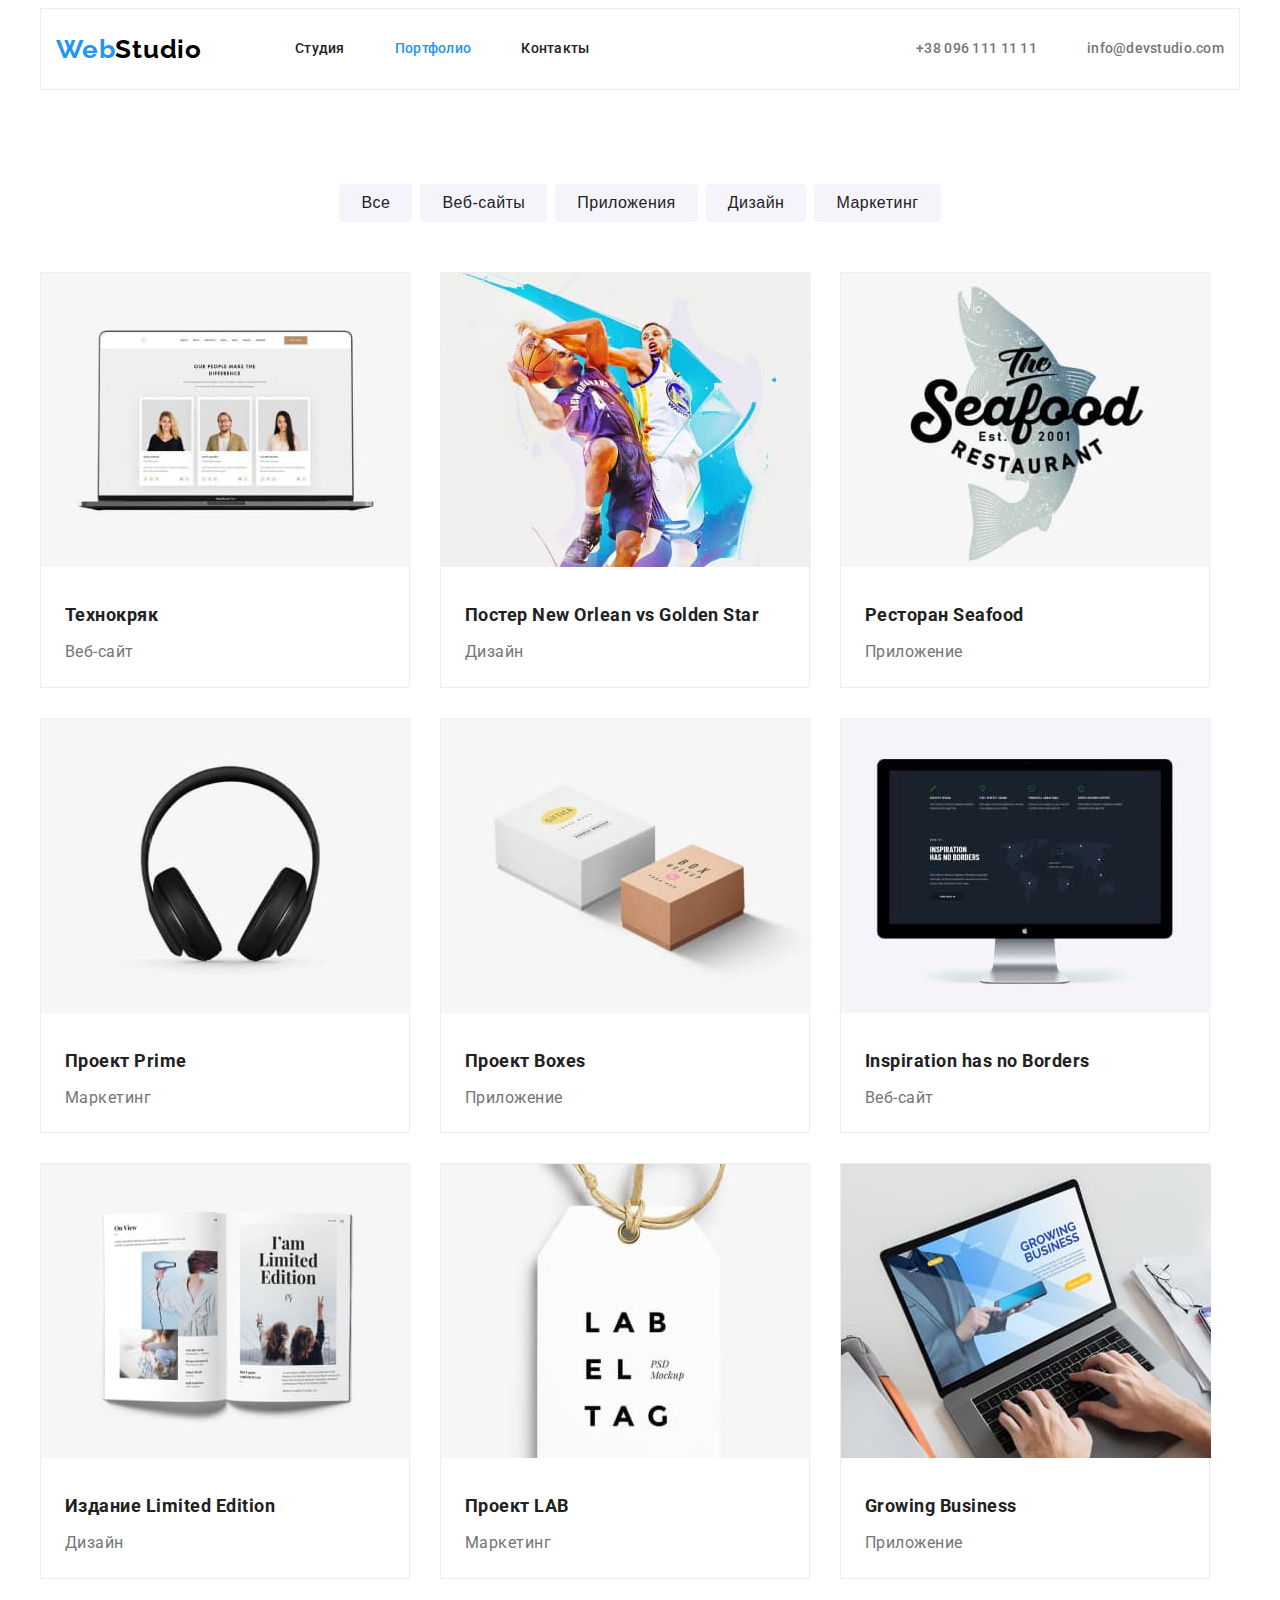
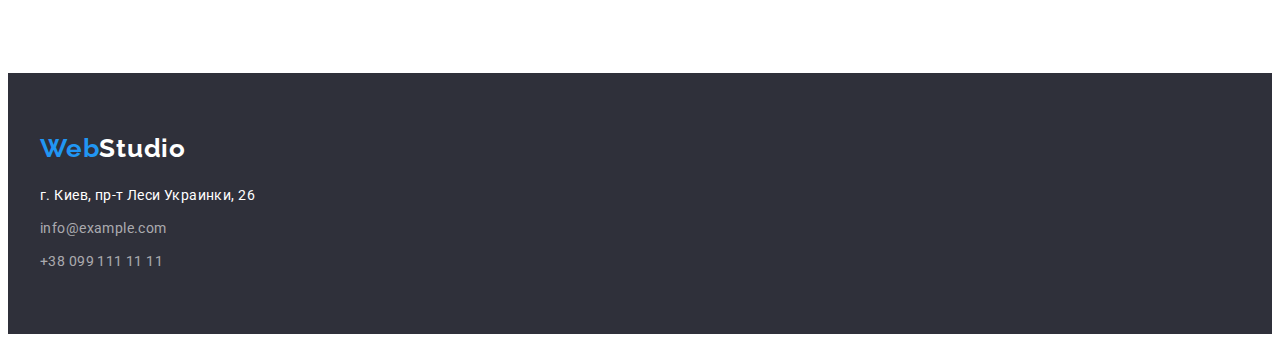
==== commit aa9b1d98: "Добавляет позиционирование элементов" ====
--- a/portfolio.html
+++ b/portfolio.html
@@ -5,6 +5,13 @@
     <meta http-equiv="X-UA-Compatible" content="IE=edge" />
     <meta name="viewport" content="width=device-width, initial-scale=1.0" />
     <title>WebStudio</title>
+    <link
+      rel="stylesheet"
+      href="https://cdnjs.cloudflare.com/ajax/libs/modern-normalize/1.1.0/modern-normalize.min.css"
+      integrity="sha512-wpPYUAdjBVSE4KJnH1VR1HeZfpl1ub8YT/NKx4PuQ5NmX2tKuGu6U/JRp5y+Y8XG2tV+wKQpNHVUX03MfMFn9Q=="
+      crossorigin="anonymous"
+      referrerpolicy="no-referrer"
+    />
     <link
       href="https://fonts.googleapis.com/css2?family=Raleway:wght@700&family=Roboto:wght@400;500;700;900&display=swap"
       rel="stylesheet"
@@ -14,100 +21,113 @@
   <body class="page">
     <!--Шапка-->
     <header>
-      <nav>
-        <a href="./index.html" class="logo none-underline"
-          ><span class="logo-accent">Web</span>Studio</a
-        >
-        <ul class="site-nav list">
-          <li><a href="./index.html" class="link none-underline">Студия</a></li>
-          <li><a href="./portfolio.html" class="link current none-underline">Портфолио</a></li>
-          <li><a href="" class="link none-underline">Контакты</a></li>
+      <div class="container header">
+        <nav class="nav-container">
+          <a href="./index.html" class="logo none-underline"
+            ><span class="logo-accent">Web</span>Studio</a
+          >
+          <ul class="site-nav list">
+            <li class="site-nav-list">
+              <a href="./index.html" class="link none-underline">Студия</a>
+            </li>
+            <li class="site-nav-list">
+              <a href="./portfolio.html" class="link current none-underline">Портфолио</a>
+            </li>
+            <li class="site-nav-list"><a href="" class="link none-underline">Контакты</a></li>
+          </ul>
+        </nav>
+
+        <ul class="nav-address-list list">
+          <li class="item">
+            <a href="tel:+380961111111" class="nav-adress none-underline">+38 096 111 11 11</a>
+          </li>
+          <li class="item">
+            <a href="mailto:info@devstudio.com" class="nav-adress none-underline"
+              >info@devstudio.com</a
+            >
+          </li>
         </ul>
-      </nav>
-      <ul class="list">
-        <li><a href="tel:+380961111111" class="nav-adress none-underline">+38 096 111 11 11</a></li>
-        <li>
-          <a href="mailto:info@devstudio.com" class="nav-adress none-underline"
-            >info@devstudio.com</a
-          >
-        </li>
-      </ul>
+      </div>
     </header>
     <main>
       <section class="section">
-        <ul class="list">
-          <li><button type="button" class="button">Все</button></li>
-          <li><button type="button" class="button">Веб-сайты</button></li>
-          <li><button type="button" class="button">Приложения</button></li>
-          <li><button type="button" class="button">Дизайн</button></li>
-          <li><button type="button" class="button">Маркетинг</button></li>
-        </ul>
-        <ul class="list portfolio">
-          <li>
-            <img src="./images/img (1).jpg" alt="Экран ноутбука" width="370" />
-            <h2 class="title">Технокряк</h2>
-            <p>Веб-сайт</p>
-          </li>
-          <li>
-            <img src="./images/img2 (1).jpg" alt="Постер New Orlean vs Golden Star" width="370" />
-            <h2 class="title">Постер New Orlean vs Golden Star</h2>
-            <p>Дизайн</p>
-          </li>
-          <li>
-            <img src="./images/img3 (1).jpg" alt="Логотип ресторана Seafood" width="370" />
-            <h2 class="title">Ресторан Seafood</h2>
-            <p>Приложение</p>
-          </li>
-          <li>
-            <img src="./images/img4 (1).jpg" alt="Накладные наушники" width="370" />
-            <h2 class="title">Проект Prime</h2>
-            <p>Маркетинг</p>
-          </li>
-          <li>
-            <img src="./images/img5 (1).jpg" alt="Две коробки" width="370" />
-            <h2 class="title">Проект Boxes</h2>
-            <p>Приложение</p>
-          </li>
-          <li>
-            <img src="./images/img6 (1).jpg" alt="Монитор" width="370" />
-            <h2 class="title">Inspiration has no Borders</h2>
-            <p>Веб-сайт</p>
-          </li>
-          <li>
-            <img src="./images/img7 (1).jpg" alt="Книга" width="370" />
-            <h2 class="title">Издание Limited Edition</h2>
-            <p>Дизайн</p>
-          </li>
-          <li>
-            <img src="./images/img8 (1).jpg" alt="Логотип проекта LAB" width="370" />
-            <h2 class="title">Проект LAB</h2>
-            <p>Маркетинг</p>
-          </li>
-          <li>
-            <img src="./images/img9 (1).jpg" alt="Ноутбук" width="370" />
-            <h2 class="title">Growing Business</h2>
-            <p>Приложение</p>
-          </li>
-        </ul>
+        <div class="container">
+          <ul class="list button-list">
+            <li class="item"><button type="button" class="button">Все</button></li>
+            <li class="item"><button type="button" class="button">Веб-сайты</button></li>
+            <li class="item"><button type="button" class="button">Приложения</button></li>
+            <li class="item"><button type="button" class="button">Дизайн</button></li>
+            <li class="item"><button type="button" class="button">Маркетинг</button></li>
+          </ul>
+          <ul class="list portfolio">
+            <li class="item">
+              <img src="./images/img1.jpg" alt="Экран ноутбука" width="370" />
+              <h2 class="title">Технокряк</h2>
+              <p>Веб-сайт</p>
+            </li>
+            <li class="item">
+              <img src="./images/img2.jpg" alt="Постер New Orlean vs Golden Star" width="370" />
+              <h2 class="title">Постер New Orlean vs Golden Star</h2>
+              <p>Дизайн</p>
+            </li>
+            <li class="item">
+              <img src="./images/img3.jpg" alt="Логотип ресторана Seafood" width="370" />
+              <h2 class="title">Ресторан Seafood</h2>
+              <p>Приложение</p>
+            </li>
+            <li class="item">
+              <img src="./images/img4.jpg" alt="Накладные наушники" width="370" />
+              <h2 class="title">Проект Prime</h2>
+              <p>Маркетинг</p>
+            </li>
+            <li class="item">
+              <img src="./images/img5.jpg" alt="Две коробки" width="370" />
+              <h2 class="title">Проект Boxes</h2>
+              <p>Приложение</p>
+            </li>
+            <li class="item">
+              <img src="./images/img6.jpg" alt="Монитор" width="370" />
+              <h2 class="title">Inspiration has no Borders</h2>
+              <p>Веб-сайт</p>
+            </li>
+            <li class="item">
+              <img src="./images/img7.jpg" alt="Книга" width="370" />
+              <h2 class="title">Издание Limited Edition</h2>
+              <p>Дизайн</p>
+            </li>
+            <li class="item">
+              <img src="./images/img8.jpg" alt="Логотип проекта LAB" width="370" />
+              <h2 class="title">Проект LAB</h2>
+              <p>Маркетинг</p>
+            </li>
+            <li class="item">
+              <img src="./images/img9.jpg" alt="Ноутбук" width="370" />
+              <h2 class="title">Growing Business</h2>
+              <p>Приложение</p>
+            </li>
+          </ul>
+        </div>
       </section>
     </main>
     <footer>
-      <a href="./index.html" class="logo none-underline"
-        ><span class="logo-accent">Web</span><span class="lower-logo">Studio</span></a
-      >
-      <adress class="adress">
-        <ul class="list">
-          <li>
-            <p>г. Киев, пр-т Леси Украинки, 26</p>
-          </li>
-          <li>
-            <a href="mailto:info@example.com" class="none-underline">info@example.com</a>
-          </li>
-          <li>
-            <a href="tel:+380991111111" class="none-underline">+38 099 111 11 11</a>
-          </li>
-        </ul>
-      </adress>
+      <div class="container">
+        <a href="./index.html" class="logo none-underline footer-logo"
+          ><span class="logo-accent">Web</span><span class="lower-logo">Studio</span></a
+        >
+        <address class="adress">
+          <ul class="list">
+            <li class="item">
+              <p>г. Киев, пр-т Леси Украинки, 26</p>
+            </li>
+            <li class="item">
+              <a href="mailto:info@example.com" class="none-underline">info@example.com</a>
+            </li>
+            <li class="item">
+              <a href="tel:+380991111111" class="none-underline">+38 099 111 11 11</a>
+            </li>
+          </ul>
+        </address>
+      </div>
     </footer>
   </body>
 </html>
--- a/css/styles.css
+++ b/css/styles.css
@@ -14,6 +14,72 @@
   --accent-color: #2196f3;
   --first-bg-color: #f5f4fa;
 }
+
+h1,
+h2,
+h3,
+h4,
+h5,
+h6,
+p,
+ul {
+  margin: 0;
+  padding: 0;
+}
+
+/* container */
+
+.container {
+  margin-left: auto;
+  margin-right: auto;
+  padding-left: 15px;
+  padding-right: 15px;
+  width: 1200px;
+  /* outline: 1px solid tomato; */
+}
+
+.site-nav {
+  display: flex;
+}
+
+.site-nav {
+  margin-left: 93px;
+}
+
+.site-nav .link {
+  display: block;
+  padding-top: 32px;
+  padding-bottom: 32px;
+}
+
+.site-nav-list + .site-nav-list {
+  margin-left: 50px;
+}
+
+.nav-address-list {
+  display: flex;
+}
+
+.nav-address-list {
+  margin-left: auto;
+}
+
+.nav-address-list .item + .item {
+  margin-left: 50px;
+}
+
+.nav-container {
+  display: flex;
+  align-items: center;
+}
+
+.header {
+  box-sizing: border-box;
+  border: 1px solid #eeeeee;
+  display: flex;
+  align-items: center;
+}
+
 .page {
   background-color: var(--primary-white-color);
   color: var(--primary-text-color);
@@ -74,7 +140,13 @@
   letter-spacing: 0.02em;
 }
 
+.hero {
+  margin-bottom: 94px;
+}
+
 .hero .hero-title {
+  margin-bottom: 30px;
+
   color: var(--primary-white-color);
   font-weight: 900;
   font-size: 44px;
@@ -84,16 +156,30 @@
   text-transform: uppercase;
 }
 
+section.hero {
+  text-align: center;
+}
+
 .hero {
   background-color: var(--second-background-color);
+}
+
+.hero-container {
+  padding-top: 200px;
+  padding-bottom: 200px;
 }
 
 .hero-button {
   color: var(--primary-white-color);
   background-color: var(--accent-color);
 
+  padding: 10px 32px;
+  margin-right: auto;
+  margin-left: auto;
+
+  border: none;
   cursor: pointer;
-
+  border-radius: 4px;
   font-weight: bold;
   font-size: 16px;
   line-height: 1.87;
@@ -107,12 +193,51 @@
   color: var(--accent-color);
 }
 
+.benefits {
+  display: flex;
+  margin-bottom: 94px;
+}
+
 .benefits .title {
+  margin-bottom: 10px;
+
   font-weight: bold;
   font-size: 14px;
   line-height: 1.14;
   letter-spacing: 0.03em;
   text-transform: uppercase;
+}
+
+.benefits .list-item + .list-item {
+  margin-left: 30px;
+}
+
+.benefits .item {
+  width: 270px;
+}
+
+.title.work {
+  margin-bottom: 50px;
+}
+
+.work-list {
+  display: flex;
+}
+
+.work-list .item + .item {
+  margin-left: 30px;
+}
+
+.work-list img {
+  display: block;
+}
+
+.work-section {
+  margin-bottom: 94px;
+}
+
+.team-section {
+  background-color: #f5f4fa;
 }
 
 .work,
@@ -123,6 +248,36 @@
   text-align: center;
   letter-spacing: 0.03em;
 }
+
+.title.team {
+  margin-bottom: 50px;
+  padding-top: 94px;
+}
+
+.team-list {
+  display: flex;
+  padding-bottom: 94px;
+}
+
+.team-list .item + .item {
+  margin-left: 30px;
+}
+
+.team-list p {
+  margin-bottom: 30px;
+}
+
+.team-list .item {
+  width: 270px;
+  text-align: center;
+  background-color: var(--primary-white-color);
+  border-radius: 4px;
+}
+
+.team-picture {
+  margin-bottom: 30px;
+}
+
 .team-member {
   font-weight: 500;
   font-size: 16px;
@@ -136,12 +291,31 @@
 }
 
 /* buttons */
+
+.button-list {
+  display: flex;
+  margin-top: 94px;
+  margin-left: auto;
+  margin-right: auto;
+  justify-content: center;
+}
+
+.button-list .item + .item {
+  margin-left: 8px;
+}
+
+.button-list .button {
+  padding: 6px 22px;
+}
+
 .button {
   color: var(--title-text-color);
   background-color: var(--first-bg-color);
 
   cursor: pointer;
 
+  border: none;
+  border-radius: 4px;
   font-weight: 500;
   font-size: 16px;
   line-height: 1.62;
@@ -156,23 +330,67 @@
 }
 
 /* portfolio */
+
 .portfolio {
+  margin-top: 50px;
+  margin-bottom: 94px;
+  display: flex;
+  flex-wrap: wrap;
+
   font-weight: 400;
   font-size: 16px;
   line-height: 1.87;
   letter-spacing: 0.03em;
 }
 
+.portfolio p {
+  padding-left: 24px;
+  padding-bottom: 20px;
+}
+
 .portfolio .title {
+  margin-top: 20px;
+  margin-bottom: 4px;
+  padding-left: 24px;
+
   font-weight: bold;
   font-size: 18px;
   line-height: 2;
 }
 
+.portfolio .item {
+  width: 370px;
+  margin-right: 30px;
+  margin-bottom: 30px;
+  box-sizing: border-box;
+  border: 1px solid #eeeeee;
+}
+.portfolio .item:nth-child(3n + 3) {
+  margin-right: 0px;
+}
+
+.portfolio .item:nth-child(n + 7) {
+  margin-bottom: 0px;
+}
+
 /* footer */
+
+.footer-logo {
+  display: block;
+  padding-top: 60px;
+  margin-bottom: 20px;
+}
+
+.adress .item + .item {
+  margin-top: 9px;
+}
 
 .lower-logo {
   color: var(--primary-white-color);
+}
+
+.adress .list {
+  padding-bottom: 60px;
 }
 
 .adress p {
@@ -189,6 +407,7 @@
 }
 
 .adress {
+  font-style: normal;
   font-weight: 400;
   font-size: 14px;
   line-height: 1.71;
